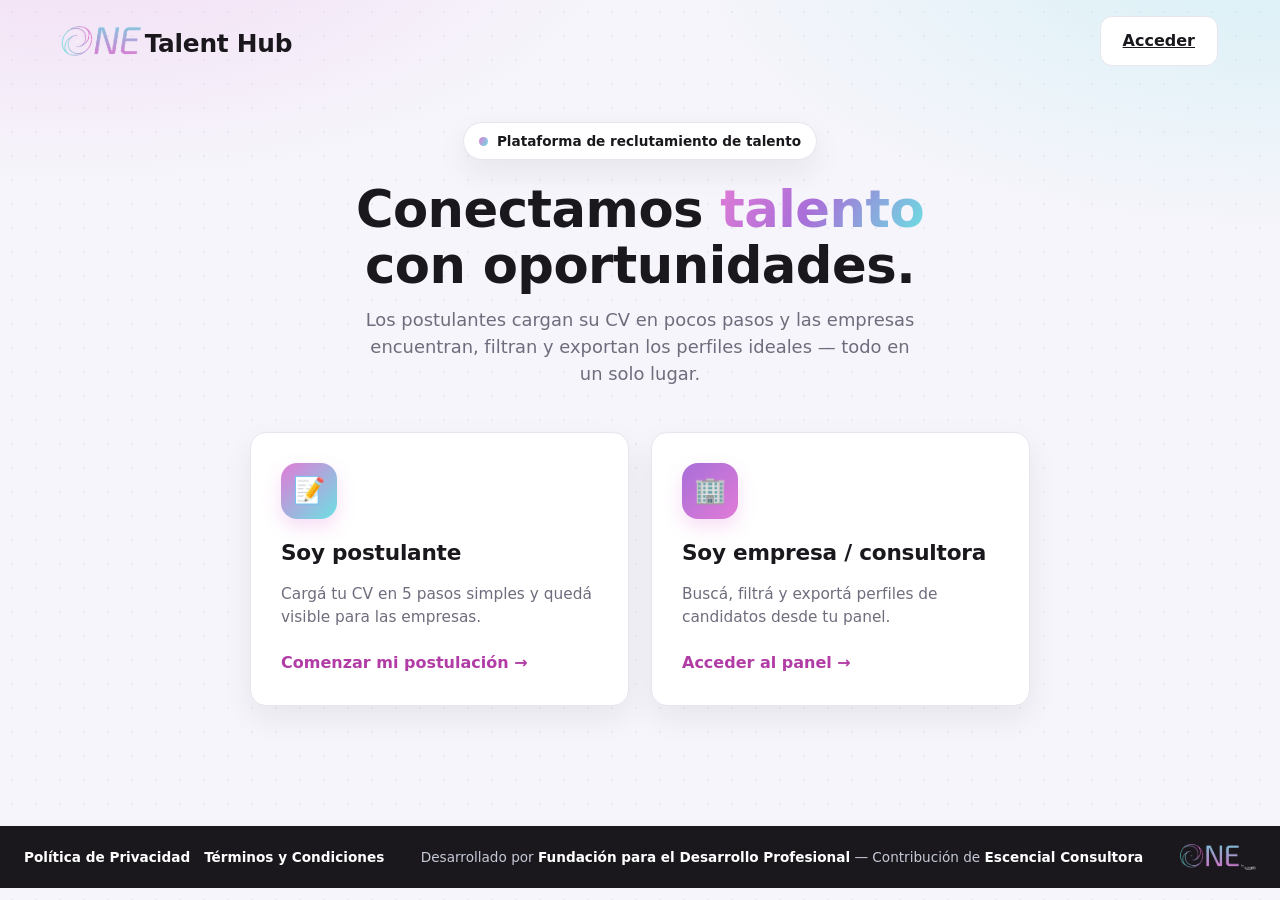
==== index.html @ bd024345 "Panel empresa: menu lateral con modulos Inicio, Postulantes y Busquedas - Layout con sidebar y 3 mod" ====
<!DOCTYPE html>
<html lang="es">
<head>
<meta charset="UTF-8">
<meta name="viewport" content="width=device-width, initial-scale=1.0">
<title>ONE Talent Hub — Conectamos talento con oportunidades</title>
<link rel="stylesheet" href="estilos.css">
<style>
  .hero { max-width: 900px; margin: 0 auto; padding: 40px 20px 72px; text-align: center; }
  .hero h1 { font-size: clamp(2.2rem, 5vw, 3.2rem); font-weight: 800; margin: 22px 0 14px; line-height: 1.08; }
  .hero .lead { color: var(--muted); font-size: 1.12rem; max-width: 560px; margin: 0 auto 44px; }

  .cards { display: grid; grid-template-columns: repeat(auto-fit, minmax(270px, 1fr)); gap: 22px; max-width: 780px; margin: 0 auto; }
  .cta-card {
    text-align: left; text-decoration: none; color: inherit; padding: 30px;
    display: flex; flex-direction: column; gap: 14px; position: relative; overflow: hidden;
    transition: transform .16s ease, box-shadow .2s ease, border-color .2s ease;
  }
  .cta-card:hover { transform: translateY(-5px); box-shadow: 0 22px 44px rgba(26,24,29,.12); border-color: var(--pink); }
  .cta-card h2 { margin: 4px 0 0; font-size: 1.35rem; }
  .cta-card p { margin: 0; color: var(--muted); font-size: .96rem; }
  .cta-card .ir { margin-top: 8px; font-weight: 700; color: var(--acento); display: inline-flex; align-items: center; gap: 6px; }
  .cta-card:hover .ir { gap: 10px; }

  /* Búsquedas activas publicadas por empresas */
  .busquedas-inicio { max-width: 960px; margin: 0 auto; padding: 8px 20px 80px; }
  .busquedas-inicio h2 { font-size: 1.7rem; font-weight: 800; margin: 0 0 6px; text-align: center; }
  .busquedas-inicio .sub { color: var(--muted); text-align: center; margin: 0 0 30px; }
  .busq-inicio-estado { text-align: center; color: var(--muted); padding: 20px; }
  .busq-inicio-grid { display: grid; grid-template-columns: repeat(auto-fit, minmax(280px, 1fr)); gap: 18px; }
  .busq-inicio-card { text-align: left; text-decoration: none; color: inherit; display: flex; flex-direction: column; gap: 10px; padding: 24px; transition: transform .16s ease, box-shadow .2s ease, border-color .2s ease; }
  .busq-inicio-card:hover { transform: translateY(-4px); box-shadow: 0 20px 40px rgba(26,24,29,.12); border-color: var(--pink); }
  .busq-inicio-card h3 { margin: 0; font-size: 1.15rem; }
  .busq-inicio-empresa { color: var(--acento); font-weight: 700; font-size: .9rem; }
  .busq-inicio-meta { color: var(--muted); font-size: .85rem; display: flex; flex-wrap: wrap; gap: 4px 12px; }
  .busq-inicio-desc { color: var(--dark); font-size: .92rem; line-height: 1.45; margin: 0; display: -webkit-box; -webkit-line-clamp: 4; -webkit-box-orient: vertical; overflow: hidden; }
  .busq-inicio-card .ir { margin-top: auto; font-weight: 700; color: var(--acento); display: inline-flex; align-items: center; gap: 6px; }
  .busq-inicio-card:hover .ir { gap: 10px; }

  /* ---------- Responsive ---------- */
  @media (max-width: 640px) {
    .hero { padding: 24px 16px 56px; }
    .hero .lead { font-size: 1rem; margin-bottom: 32px; }
    .cards { gap: 16px; }
    .cta-card { padding: 24px; }
    .busquedas-inicio { padding: 8px 16px 56px; }
    .busquedas-inicio h2 { font-size: 1.4rem; }
  }
</style>
</head>
<body>
  <div class="appbar">
    <a class="logo" href="index.html"><img class="logo-img" src="assets/logo-trim.png" alt="ONE" onerror="this.style.display='none';this.nextElementSibling.style.display='inline-block'"><span class="ring" style="display:none"></span><span class="marca-txt">Talent Hub</span></a>
    <a class="btn btn-sec" href="empresas.html">Acceder</a>
  </div>

  <main class="hero">
    <span class="pill"><span class="dot"></span>Plataforma de reclutamiento de talento</span>
    <h1>Conectamos <span class="grad-text">talento</span><br>con oportunidades.</h1>
    <p class="lead">Los postulantes cargan su CV en pocos pasos y las empresas encuentran, filtran y exportan los perfiles ideales — todo en un solo lugar.</p>

    <div class="cards">
      <a class="card cta-card" href="postular.html">
        <div class="tile tile-a">📝</div>
        <h2>Soy postulante</h2>
        <p>Cargá tu CV en 5 pasos simples y quedá visible para las empresas.</p>
        <span class="ir">Comenzar mi postulación →</span>
      </a>
      <a class="card cta-card" href="empresas.html">
        <div class="tile tile-b">🏢</div>
        <h2>Soy empresa / consultora</h2>
        <p>Buscá, filtrá y exportá perfiles de candidatos desde tu panel.</p>
        <span class="ir">Acceder al panel →</span>
      </a>
    </div>
  </main>

  <section class="busquedas-inicio oculto" id="busquedasInicio">
    <h2>Búsquedas activas</h2>
    <p class="sub">Oportunidades laborales publicadas por empresas y consultoras.</p>
    <div class="busq-inicio-estado" id="busqInicioEstado">Cargando búsquedas…</div>
    <div class="busq-inicio-grid" id="busqInicioGrid"></div>
  </section>

  <footer class="site-footer">
    <div class="footer-links">
      <a href="politica-privacidad.html">Política de Privacidad</a>
      <a href="terminos-condiciones.html">Términos y Condiciones</a>
    </div>
    <p><a href="https://wa.link/n9zz8z" target="_blank" rel="noopener">Desarrollado por <strong>Fundación para el Desarrollo Profesional</strong> — Contribución de <strong>Escencial Consultora</strong></a></p>
    <img class="footer-logo" src="assets/logo2-trim.png" alt="ONE">
  </footer>

  <script src="config.js"></script>
  <script>
    // Publica en el inicio las búsquedas ACTIVAS creadas por las empresas.
    (async () => {
      const seccion = document.getElementById('busquedasInicio');
      const estado = document.getElementById('busqInicioEstado');
      const grid = document.getElementById('busqInicioGrid');

      function esc(s) {
        return (s == null ? '' : String(s)).replace(/[&<>"]/g, c =>
          ({ '&': '&amp;', '<': '&lt;', '>': '&gt;', '"': '&quot;' }[c]));
      }

      try {
        const r = await apiCall({ action: 'busquedasPublicas' });
        const lista = (r && r.ok && Array.isArray(r.busquedas)) ? r.busquedas : [];
        if (!lista.length) { seccion.classList.add('oculto'); return; }

        seccion.classList.remove('oculto');
        estado.style.display = 'none';
        grid.innerHTML = lista.map(b => {
          const meta = [b.Localidad, b.Modalidad, b.Jornada].filter(Boolean).map(esc).join(' · ');
          const href = 'postular.html?busqueda=' + encodeURIComponent(b.ID || '') +
            '&puesto=' + encodeURIComponent(b.Puesto || '');
          return `<a class="card busq-inicio-card" href="${href}">
            <h3>${esc(b.Puesto)}</h3>
            <span class="busq-inicio-empresa">${esc(b.Empresa) || 'Empresa'}</span>
            ${meta ? `<div class="busq-inicio-meta">${meta}</div>` : ''}
            <p class="busq-inicio-desc">${esc(b.Descripcion || '')}</p>
            <span class="ir">Postularme →</span>
          </a>`;
        }).join('');
      } catch (e) {
        // Si el backend no responde, no rompemos la página de inicio.
        seccion.classList.add('oculto');
      }
    })();
  </script>
</body>
</html>
---- estilos.css ----
/* ===================================================================
   SISTEMA DE DISEÑO — identidad ONE Core Analytics
   Paleta: #e17bd7 #6be1e3 #e4c76a #c6c9d7 #a4a8c0 #000000 #1a181d
   =================================================================== */

:root {
  --pink:    #e17bd7;
  --cyan:    #6be1e3;
  --gold:    #e4c76a;
  --lavanda: #a86fd8;   /* punto medio del degradado (rosa→cian) */
  --gris-cl: #c6c9d7;
  --gris:    #a4a8c0;
  --negro:   #000000;
  --dark:    #1a181d;

  --texto:  #1a181d;
  --muted:  #6f6d7d;     /* texto secundario legible */
  --acento: #b23ca6;     /* enlaces/acentos (familia rosa, con contraste) */
  --borde:  #e7e5ee;
  --bg:     #f6f5fb;
  --panel:  #ffffff;
  --error:  #d1436f;
  --ok:     #12b981;

  --grad:      linear-gradient(120deg, #e17bd7 0%, #6be1e3 100%);
  --grad-tri:  linear-gradient(120deg, #e17bd7 0%, #a86fd8 45%, #6be1e3 100%);
  --radio: 16px;
  --sombra: 0 12px 30px rgba(26, 24, 29, .07);
}

* { box-sizing: border-box; }

html { -webkit-text-size-adjust: 100%; }

body {
  margin: 0;
  font-family: system-ui, -apple-system, "Segoe UI", Roboto, sans-serif;
  color: var(--texto);
  line-height: 1.5;
  background-color: var(--bg);
  background-image:
    radial-gradient(900px 420px at 6% -8%, rgba(225,123,215,.20), transparent 60%),
    radial-gradient(1000px 480px at 100% -6%, rgba(107,225,227,.22), transparent 60%),
    radial-gradient(rgba(164,168,192,.16) 1px, transparent 1.4px);
  background-size: auto, auto, 24px 24px;
  background-attachment: fixed;
  min-height: 100vh;
}

h1, h2, h3 { color: var(--dark); letter-spacing: -.01em; }

/* ---------- Logo / marca ---------- */
.logo { display: inline-flex; align-items: flex-end; gap: 6px; text-decoration: none; color: var(--dark); }
.logo .ring {
  width: 30px; height: 30px; border-radius: 50%; flex: none;
  background: conic-gradient(from 130deg, #6be1e3, #e17bd7, #e4c76a, #6be1e3);
  -webkit-mask: radial-gradient(circle 8.5px at 50% 50%, transparent 96%, #000 0);
          mask: radial-gradient(circle 8.5px at 50% 50%, transparent 96%, #000 0);
}
.logo-img { height: 30px; width: auto; display: block; flex: none; transform: skewX(-9deg); }
.logo .marca-txt {
  font-weight: 700; font-size: 1.55rem;
  letter-spacing: -.01em; line-height: .95;
  color: var(--dark);
}

/* ---------- Barra superior ---------- */
.appbar {
  display: flex; align-items: center; justify-content: space-between; gap: 16px;
  max-width: 1200px; margin: 0 auto; padding: 16px 22px;
}

/* ---------- Botones ---------- */
.btn {
  display: inline-flex; align-items: center; justify-content: center; gap: 8px;
  padding: 12px 22px; border-radius: 12px; border: 1px solid transparent;
  font-weight: 700; font-size: 1rem; font-family: inherit; cursor: pointer;
  color: var(--dark); transition: transform .12s ease, box-shadow .2s ease, filter .2s ease;
}
.btn:disabled { opacity: .55; cursor: not-allowed; }
.btn-prim { background: var(--grad); color: var(--dark); }
.btn-prim:hover:not(:disabled) { transform: translateY(-1px); box-shadow: 0 10px 22px rgba(225,123,215,.32); }
.btn-sec { background: #fff; border-color: var(--borde); color: var(--dark); }
.btn-sec:hover { border-color: var(--gris); }
.btn-w { width: 100%; }

/* ---------- Tarjetas ---------- */
.card {
  background: var(--panel); border: 1px solid var(--borde);
  border-radius: var(--radio); box-shadow: var(--sombra);
}

/* ---------- Campos de formulario ---------- */
.campo { margin-bottom: 16px; }
.campo label, .lbl { display: block; font-weight: 600; font-size: .9rem; margin-bottom: 6px; color: var(--dark); }
input, select, textarea {
  width: 100%; padding: 12px 13px; border: 1px solid var(--borde);
  border-radius: 11px; font-size: 1rem; font-family: inherit; background: #fff; color: var(--dark);
}
input:focus, select:focus, textarea:focus {
  outline: none; border-color: var(--pink); box-shadow: 0 0 0 3px rgba(225,123,215,.18);
}
textarea { resize: vertical; min-height: 92px; }

/* ---------- Píldora / badge / tiles / gradiente de texto ---------- */
.pill {
  display: inline-flex; align-items: center; gap: 9px; background: #fff;
  border: 1px solid var(--borde); border-radius: 999px; padding: 8px 15px;
  font-size: .85rem; font-weight: 600; color: var(--dark); box-shadow: var(--sombra);
}
.pill .dot { width: 9px; height: 9px; border-radius: 50%; background: var(--grad); flex: none; }

.grad-text {
  background: var(--grad-tri); -webkit-background-clip: text; background-clip: text; color: transparent;
}

.tile {
  width: 56px; height: 56px; border-radius: 16px; display: flex; align-items: center;
  justify-content: center; font-size: 26px; color: #fff; box-shadow: 0 8px 18px rgba(225,123,215,.25);
}
.tile-a { background: linear-gradient(135deg, #e17bd7, #6be1e3); }
.tile-b { background: linear-gradient(135deg, #a86fd8, #e17bd7); }

.badge {
  display: inline-block; background: rgba(225,123,215,.14); color: var(--acento);
  padding: 3px 10px; border-radius: 999px; font-size: .78rem; font-weight: 600;
}

/* ---------- Footer ---------- */
.site-footer {
  background: var(--dark);
  margin-top: 48px; padding: 18px 24px;
  display: flex; flex-direction: row; flex-wrap: wrap; align-items: center; justify-content: space-between;
  gap: 14px;
}
.site-footer .footer-logo { height: 26px; width: auto; opacity: .95; }
.footer-links { display: flex; flex-wrap: wrap; gap: 8px 14px; align-items: center; }
.footer-links a { color: #fff; font-size: .85rem; font-weight: 700; text-decoration: none; }
.footer-links a:hover { text-decoration: underline; }
.site-footer p { margin: 0; color: var(--gris-cl); font-size: .85rem; white-space: nowrap; }
.site-footer p a { color: inherit; text-decoration: none; }
.site-footer p a:hover { text-decoration: underline; }
.site-footer strong { color: #fff; font-weight: 700; }
@media (max-width: 640px) {
  .site-footer p { white-space: normal; }
}

/* ---------- Utilidades ---------- */
.oculto { display: none !important; }
.muted { color: var(--muted); }

/* ---------- Modal legal ---------- */
.legal-modal-overlay {
  position: fixed;
  inset: 0;
  z-index: 80;
  display: flex;
  align-items: center;
  justify-content: center;
  padding: 18px;
  background: rgba(26,24,29,.58);
  backdrop-filter: blur(3px);
}

.legal-modal {
  width: min(960px, 100%);
  height: min(82vh, 820px);
  background: #fff;
  border: 1px solid var(--borde);
  border-radius: 14px;
  box-shadow: 0 30px 70px rgba(26,24,29,.28);
  display: flex;
  flex-direction: column;
  overflow: hidden;
}

.legal-modal-head {
  display: flex;
  align-items: center;
  justify-content: space-between;
  gap: 12px;
  padding: 14px 16px;
  border-bottom: 1px solid var(--borde);
  background: #fff;
}

.legal-modal-head h2 {
  font-size: 1rem;
  margin: 0;
}

.legal-modal-close {
  width: 34px;
  height: 34px;
  border: 1px solid var(--borde);
  border-radius: 10px;
  background: #fff;
  color: var(--dark);
  font-size: 1.25rem;
  line-height: 1;
  cursor: pointer;
}

.legal-modal-frame {
  width: 100%;
  flex: 1;
  border: 0;
  background: #fff;
}

/* ---------- Responsive (global) ---------- */
@media (max-width: 640px) {
  .appbar { padding: 14px 16px; gap: 12px; }
  .logo { gap: 5px; }
  .logo-img { height: 26px; }
  .logo .marca-txt { font-size: 1.3rem; }
  .btn { padding: 11px 18px; font-size: .95rem; }
  .tile { width: 48px; height: 48px; font-size: 22px; }
  .site-footer { padding: 16px; gap: 10px; }
  .site-footer p { font-size: .8rem; }
  .legal-modal-overlay { padding: 10px; }
  .legal-modal { height: 88vh; border-radius: 12px; }
}
@media (max-width: 380px) {
  .logo .marca-txt { font-size: 1.12rem; }
  .logo-img { height: 24px; }
}

/* Evita que un campo desborde el ancho en pantallas muy chicas */
input, select, textarea { max-width: 100%; }

/* ===================================================================
   MÓDULO DE FIRMAS
   =================================================================== */

.firma-seccion {
  border: 1px solid var(--borde);
  border-radius: 14px;
  padding: 22px;
  margin-bottom: 20px;
  background: #faf9fd;
}

.firma-titulo {
  font-size: 1rem;
  font-weight: 700;
  margin: 0 0 4px;
  color: var(--dark);
}

.firma-desc {
  color: var(--muted);
  font-size: .88rem;
  margin: 0 0 14px;
}

.firma-canvas-wrap {
  position: relative;
  border: 2px dashed var(--gris-cl);
  border-radius: 12px;
  overflow: hidden;
  background: #fff;
  transition: border-color .2s;
  touch-action: none;
}

.firma-canvas-wrap:focus-within,
.firma-canvas-wrap:hover {
  border-color: var(--pink);
}

.firma-canvas {
  display: block;
  width: 100%;
  height: 160px;
  cursor: crosshair;
}

.firma-placeholder {
  position: absolute;
  inset: 0;
  display: flex;
  align-items: center;
  justify-content: center;
  color: var(--gris);
  font-size: .9rem;
  font-weight: 600;
  pointer-events: none;
  user-select: none;
}

.firma-controles {
  display: flex;
  align-items: center;
  gap: 14px;
  margin-top: 10px;
}

.btn-firma-limpiar {
  padding: 7px 14px !important;
  font-size: .82rem !important;
}

.firma-estado {
  font-size: .82rem;
  font-weight: 700;
}

.firma-ok {
  color: var(--ok);
}

.firma-vacia {
  color: var(--error);
}

.firma-error {
  color: var(--error);
}

.verificacion-box {
  border: 1px solid var(--borde);
  border-radius: 12px;
  padding: 16px;
  margin: 16px 0;
  background: #faf9fd;
}

.verificacion-box h2 {
  font-size: 1rem;
  margin: 0 0 6px;
}

.verificacion-box p {
  color: var(--muted);
  font-size: .86rem;
  margin: 0 0 12px;
}

.verificacion-video,
.verificacion-preview {
  width: 100%;
  aspect-ratio: 4 / 3;
  object-fit: cover;
  border: 1px solid var(--borde);
  border-radius: 10px;
  background: #fff;
}

.firma-preview {
  max-width: 200px;
  max-height: 80px;
  border: 1px solid var(--borde);
  border-radius: 8px;
  margin-top: 8px;
}

/* ---------- Responsive firmas ---------- */
@media (max-width: 640px) {
  .firma-canvas { height: 180px; }
  .firma-seccion { padding: 18px 14px; }
}
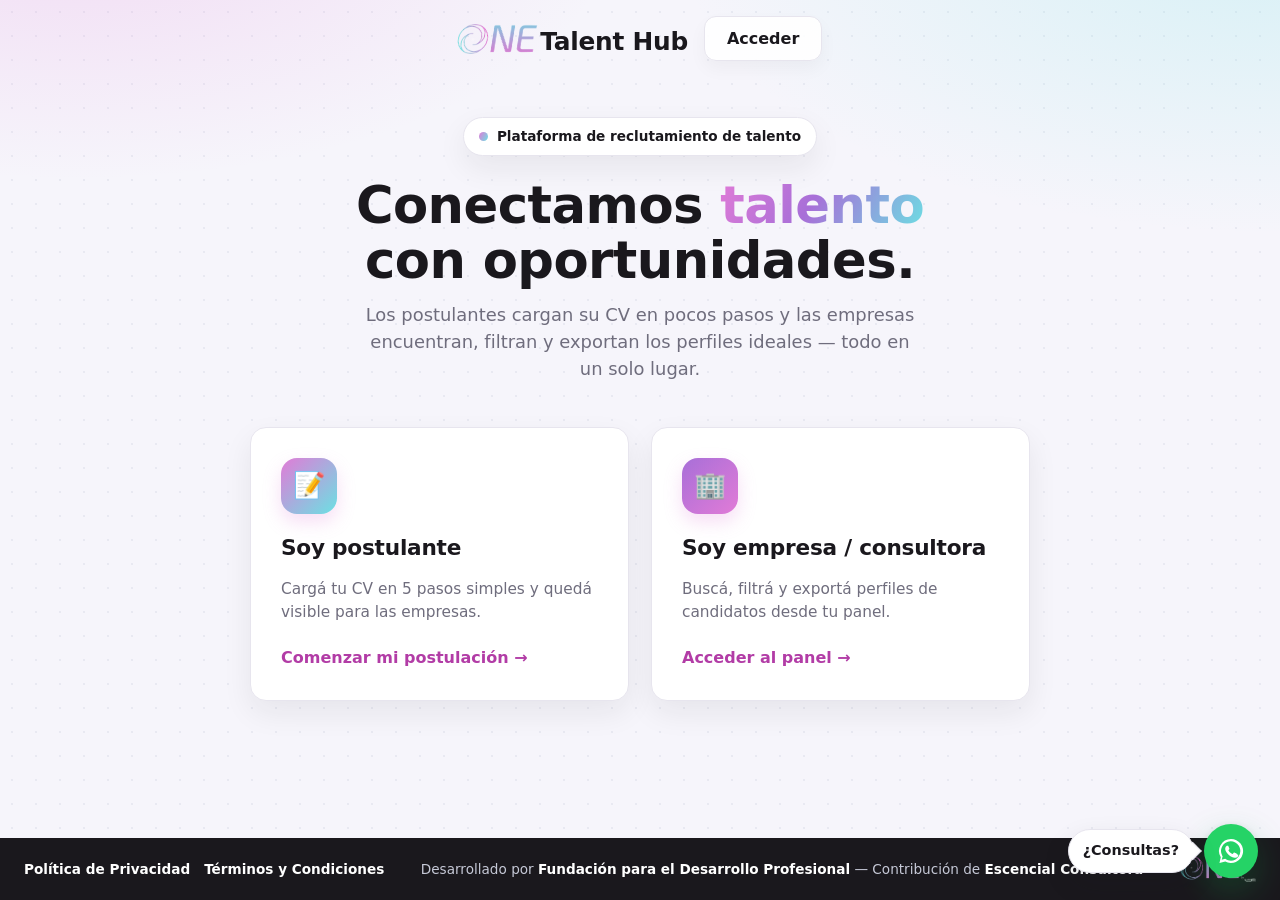
==== commit 93227532: "Mejora accesos y soporte visual" ====
--- a/index.html
+++ b/index.html
@@ -27,15 +27,50 @@
   .busquedas-inicio h2 { font-size: 1.7rem; font-weight: 800; margin: 0 0 6px; text-align: center; }
   .busquedas-inicio .sub { color: var(--muted); text-align: center; margin: 0 0 30px; }
   .busq-inicio-estado { text-align: center; color: var(--muted); padding: 20px; }
-  .busq-inicio-grid { display: grid; grid-template-columns: repeat(auto-fit, minmax(280px, 1fr)); gap: 18px; }
-  .busq-inicio-card { text-align: left; text-decoration: none; color: inherit; display: flex; flex-direction: column; gap: 10px; padding: 24px; transition: transform .16s ease, box-shadow .2s ease, border-color .2s ease; }
-  .busq-inicio-card:hover { transform: translateY(-4px); box-shadow: 0 20px 40px rgba(26,24,29,.12); border-color: var(--pink); }
-  .busq-inicio-card h3 { margin: 0; font-size: 1.15rem; }
-  .busq-inicio-empresa { color: var(--acento); font-weight: 700; font-size: .9rem; }
-  .busq-inicio-meta { color: var(--muted); font-size: .85rem; display: flex; flex-wrap: wrap; gap: 4px 12px; }
-  .busq-inicio-desc { color: var(--dark); font-size: .92rem; line-height: 1.45; margin: 0; display: -webkit-box; -webkit-line-clamp: 4; -webkit-box-orient: vertical; overflow: hidden; }
-  .busq-inicio-card .ir { margin-top: auto; font-weight: 700; color: var(--acento); display: inline-flex; align-items: center; gap: 6px; }
-  .busq-inicio-card:hover .ir { gap: 10px; }
+  .busq-inicio-grid { display: grid; grid-template-columns: repeat(auto-fill, minmax(270px, 1fr)); gap: 20px; }
+
+  /* Tarjeta de búsqueda (modelo compacto) */
+  .busq-card2 { text-decoration: none; color: inherit; overflow: hidden; padding: 0; display: flex; flex-direction: column;
+                transition: transform .16s ease, box-shadow .2s ease, border-color .2s ease; }
+  .busq-card2:hover { transform: translateY(-5px); box-shadow: 0 22px 44px rgba(26,24,29,.14); border-color: var(--pink); }
+  /* Usa la foto assets/busqueda-cover.jpg si existe; si no, cae en la ilustración. */
+  .busq-card2-top { height: 122px; background:
+      url('assets/busqueda-cover.jpg') center/cover no-repeat,
+      #e9d9f6 url('assets/busqueda-cover.svg') center/cover no-repeat; }
+  .busq-card2-body { padding: 16px 20px 20px; display: flex; flex-direction: column; gap: 8px; flex: 1; }
+  .busq-badge2 { align-self: flex-start; background: var(--grad); color: var(--dark); font-size: .68rem; font-weight: 800;
+                 text-transform: uppercase; letter-spacing: .05em; padding: 4px 11px; border-radius: 999px; }
+  .busq-card2 h3 { margin: 2px 0 0; font-size: 1.18rem; line-height: 1.2; }
+  .busq-card2-empresa { margin: 0; color: var(--muted); font-size: .9rem; }
+  .busq-card2-meta { display: flex; flex-wrap: wrap; gap: 4px 14px; color: var(--muted); font-size: .84rem; margin: 2px 0; }
+  .busq-card2-meta span { display: inline-flex; align-items: center; gap: 5px; }
+  .busq-card2-meta svg { width: 15px; height: 15px; flex-shrink: 0; }
+  .busq-card2-desc { margin: 2px 0 0; font-size: .9rem; color: var(--dark); line-height: 1.45;
+                     display: -webkit-box; -webkit-line-clamp: 2; -webkit-box-orient: vertical; overflow: hidden; }
+  .busq-card2 { cursor: pointer; }
+  .busq-card2-cta { margin-top: 14px; width: 100%; justify-content: center; }
+
+  /* Modal de detalle de la búsqueda */
+  .bd-overlay { position: fixed; inset: 0; background: rgba(26,24,29,.55); backdrop-filter: blur(2px);
+                display: flex; align-items: center; justify-content: center; padding: 16px; z-index: 60; }
+  .bd-modal { background: #fff; border-radius: 18px; max-width: 560px; width: 100%; max-height: 90vh;
+              overflow-y: auto; box-shadow: 0 30px 60px rgba(26,24,29,.28); position: relative; }
+  .bd-cover { height: 150px; background:
+      url('assets/busqueda-cover.jpg') center/cover no-repeat,
+      #e9d9f6 url('assets/busqueda-cover.svg') center/cover no-repeat; border-radius: 18px 18px 0 0; }
+  .bd-close { position: absolute; top: 12px; right: 14px; z-index: 2; width: 34px; height: 34px; border-radius: 50%;
+              border: none; background: rgba(255,255,255,.92); font-size: 1.4rem; cursor: pointer; line-height: 1; color: var(--dark); }
+  .bd-body { padding: 20px 24px 26px; }
+  .bd-body h2 { margin: 10px 0 2px; font-size: 1.5rem; }
+  .bd-empresa { color: var(--acento); font-weight: 700; margin: 0 0 12px; }
+  .bd-chips { display: flex; flex-wrap: wrap; gap: 8px; margin-bottom: 8px; }
+  .bd-chip { background: #f2eef8; color: var(--dark); font-size: .82rem; font-weight: 700; padding: 4px 12px; border-radius: 999px; }
+  .bd-sec { margin-top: 16px; }
+  .bd-sec h4 { font-size: .78rem; text-transform: uppercase; letter-spacing: .04em; color: var(--muted); margin: 0 0 5px; }
+  .bd-sec p { margin: 0; color: var(--dark); font-size: .95rem; line-height: 1.5; white-space: pre-wrap; }
+  .bd-tags { display: flex; flex-wrap: wrap; gap: 6px; }
+  .bd-tags span { background: rgba(178,60,166,.1); color: var(--acento); font-size: .82rem; font-weight: 700; padding: 3px 10px; border-radius: 999px; }
+  .bd-cta { display: inline-flex; margin-top: 22px; }
 
   /* ---------- Responsive ---------- */
   @media (max-width: 640px) {
@@ -82,6 +117,19 @@
     <div class="busq-inicio-grid" id="busqInicioGrid"></div>
   </section>
 
+  <div class="bd-overlay oculto" id="bdOverlay" role="dialog" aria-modal="true">
+    <div class="bd-modal" id="bdModal"></div>
+  </div>
+
+  <a class="whatsapp-float" href="https://wa.me/message/IKT5STIPRP56J1" target="_blank" rel="noopener" aria-label="Consultar por WhatsApp">
+    <span class="whatsapp-float__bubble">¿Necesitás ayuda?</span>
+    <span class="whatsapp-float__icon" aria-hidden="true">
+      <svg viewBox="0 0 32 32" focusable="false" aria-hidden="true">
+        <path d="M16 3.2A12.8 12.8 0 0 0 5.1 22.7L3.7 28.8l6.2-1.6A12.8 12.8 0 1 0 16 3.2Zm0 23.1c-2.1 0-4.1-.6-5.8-1.8l-.4-.2-3.7 1 1-3.6-.3-.4A10.3 10.3 0 1 1 16 26.3Zm5.8-7.7c-.3-.2-1.9-.9-2.2-1-.3-.1-.5-.2-.7.2-.2.3-.8 1-.9 1.2-.2.2-.3.2-.6.1-.3-.2-1.3-.5-2.4-1.5-.9-.8-1.5-1.8-1.7-2.1-.2-.3 0-.5.1-.6l.5-.6c.2-.2.2-.3.3-.5.1-.2 0-.4 0-.6-.1-.2-.7-1.7-1-2.3-.3-.6-.5-.5-.7-.5h-.6c-.2 0-.6.1-.9.4-.3.3-1.2 1.2-1.2 2.9s1.2 3.3 1.4 3.5c.2.2 2.4 3.7 5.9 5.1.8.4 1.5.6 2 .7.8.3 1.6.2 2.2.1.7-.1 1.9-.8 2.2-1.5.3-.8.3-1.4.2-1.5-.2-.2-.5-.3-.8-.4Z"/>
+      </svg>
+    </span>
+  </a>
+
   <footer class="site-footer">
     <div class="footer-links">
       <a href="politica-privacidad.html">Política de Privacidad</a>
@@ -92,6 +140,7 @@
   </footer>
 
   <script src="config.js"></script>
+  <script src="soporte.js"></script>
   <script>
     // Publica en el inicio las búsquedas ACTIVAS creadas por las empresas.
     (async () => {
@@ -104,29 +153,136 @@
           ({ '&': '&amp;', '<': '&lt;', '>': '&gt;', '"': '&quot;' }[c]));
       }
 
+      const svg = (paths) => '<svg viewBox="0 0 24 24" fill="none" stroke="currentColor" stroke-width="2" ' +
+        'stroke-linecap="round" stroke-linejoin="round">' + paths + '</svg>';
+      const ICON_PIN = svg('<path d="M12 21s-6-5.2-6-10a6 6 0 0 1 12 0c0 4.8-6 10-6 10z"/><circle cx="12" cy="11" r="2.2"/>');
+      const ICON_RELOJ = svg('<circle cx="12" cy="12" r="8.5"/><path d="M12 7.5V12l3 2"/>');
+
+      let lista = [];
       try {
         const r = await apiCall({ action: 'busquedasPublicas' });
-        const lista = (r && r.ok && Array.isArray(r.busquedas)) ? r.busquedas : [];
+        lista = (r && r.ok && Array.isArray(r.busquedas)) ? r.busquedas : [];
         if (!lista.length) { seccion.classList.add('oculto'); return; }
 
         seccion.classList.remove('oculto');
         estado.style.display = 'none';
-        grid.innerHTML = lista.map(b => {
-          const meta = [b.Localidad, b.Modalidad, b.Jornada].filter(Boolean).map(esc).join(' · ');
-          const href = 'postular.html?busqueda=' + encodeURIComponent(b.ID || '') +
-            '&puesto=' + encodeURIComponent(b.Puesto || '');
-          return `<a class="card busq-inicio-card" href="${href}">
-            <h3>${esc(b.Puesto)}</h3>
-            <span class="busq-inicio-empresa">${esc(b.Empresa) || 'Empresa'}</span>
-            ${meta ? `<div class="busq-inicio-meta">${meta}</div>` : ''}
-            <p class="busq-inicio-desc">${esc(b.Descripcion || '')}</p>
-            <span class="ir">Postularme →</span>
-          </a>`;
+        grid.innerHTML = lista.map((b, i) => {
+          const ubic = [esc(b.Localidad), b.Modalidad ? '(' + esc(b.Modalidad) + ')' : ''].filter(Boolean).join(' ');
+          return `<div class="card busq-card2" data-i="${i}" role="button" tabindex="0">
+            <div class="busq-card2-top"></div>
+            <div class="busq-card2-body">
+              ${b.Area ? `<span class="busq-badge2">${esc(b.Area)}</span>` : ''}
+              <h3>${esc(b.Puesto)}</h3>
+              <p class="busq-card2-empresa">${esc(b.Empresa) || 'Empresa'}</p>
+              <div class="busq-card2-meta">
+                ${ubic ? `<span>${ICON_PIN} ${ubic}</span>` : ''}
+                ${b.TipoContrato ? `<span>${ICON_RELOJ} ${esc(b.TipoContrato)}</span>` : ''}
+              </div>
+              <p class="busq-card2-desc">${esc(b.Descripcion || b.Responsabilidades || '')}</p>
+              <span class="btn btn-prim busq-card2-cta">Ver detalle y postularme →</span>
+            </div>
+          </div>`;
         }).join('');
+
+        grid.querySelectorAll('.busq-card2').forEach(el => {
+          const b = lista[+el.dataset.i];
+          el.addEventListener('click', () => abrirDetalleBusqueda(b));
+          el.addEventListener('keydown', e => {
+            if (e.key === 'Enter' || e.key === ' ') { e.preventDefault(); abrirDetalleBusqueda(b); }
+          });
+        });
+
+        // Si se llegó con un link directo (?busqueda=ID), abre esa publicación.
+        const idURL = new URLSearchParams(location.search).get('busqueda');
+        if (idURL) {
+          const bURL = lista.find(x => String(x.ID) === String(idURL));
+          if (bURL) abrirDetalleBusqueda(bURL, false);
+        }
       } catch (e) {
         // Si el backend no responde, no rompemos la página de inicio.
         seccion.classList.add('oculto');
       }
+
+      /* ---------- Detalle de la búsqueda ---------- */
+      function abrirDetalleBusqueda(b, pushUrl) {
+        const href = 'postular.html?busqueda=' + encodeURIComponent(b.ID || '') +
+          '&puesto=' + encodeURIComponent(b.Puesto || '');
+        // Link compartible de ESTA búsqueda (para copiar de la barra o del botón).
+        const linkBusqueda = location.origin + location.pathname + '?busqueda=' + encodeURIComponent(b.ID || '');
+        // Refleja la búsqueda en la URL del navegador para que se pueda copiar/compartir.
+        if (pushUrl !== false) {
+          try { history.pushState({ busqueda: b.ID }, '', '?busqueda=' + encodeURIComponent(b.ID || '')); } catch (e) {}
+        }
+        const chips = [b.Modalidad, b.TipoContrato, b.Localidad].filter(Boolean)
+          .map(x => `<span class="bd-chip">${esc(x)}</span>`).join('');
+        const salario = (b.SalarioMin || b.SalarioMax)
+          ? ('$' + esc(b.SalarioMin || '') + (b.SalarioMax ? ' - $' + esc(b.SalarioMax) : '')).replace('$ - ', '') : '';
+        const idioma = (b.IdiomaRequerido && b.IdiomaRequerido !== 'Sin requisito de idioma')
+          ? (esc(b.IdiomaRequerido) + (b.NivelIdioma ? ' — ' + esc(b.NivelIdioma) : '')) : '';
+        const habil = String(b.Habilidades || '').split(',').map(s => s.trim()).filter(Boolean);
+        const benef = String(b.Beneficios || '').split(',').map(s => s.trim()).filter(Boolean);
+        const tags = (arr) => `<div class="bd-tags">${arr.map(x => `<span>${esc(x)}</span>`).join('')}</div>`;
+        const sec = (t, c) => c ? `<div class="bd-sec"><h4>${t}</h4><p>${c}</p></div>` : '';
+
+        const html = `<button class="bd-close" aria-label="Cerrar">×</button>
+          <div class="bd-cover"></div>
+          <div class="bd-body">
+            ${b.Area ? `<span class="busq-badge2">${esc(b.Area)}</span>` : ''}
+            <h2>${esc(b.Puesto)}</h2>
+            <p class="bd-empresa">${esc(b.Empresa) || 'Empresa'}</p>
+            ${chips ? `<div class="bd-chips">${chips}</div>` : ''}
+            ${sec('Descripción', esc(b.Descripcion))}
+            ${sec('Responsabilidades', esc(b.Responsabilidades))}
+            ${sec('Requisitos excluyentes', esc(b.RequisitosExcluyentes))}
+            ${sec('Requisitos deseables', esc(b.RequisitosDeseables))}
+            ${habil.length ? `<div class="bd-sec"><h4>Habilidades clave</h4>${tags(habil)}</div>` : ''}
+            ${sec('Idioma requerido', idioma)}
+            ${sec('Salario', salario)}
+            ${sec('Horario y jornada', esc(b.Horario))}
+            ${benef.length ? `<div class="bd-sec"><h4>Beneficios</h4>${tags(benef)}</div>` : ''}
+            <div class="bd-acciones" style="display:flex;gap:10px;flex-wrap:wrap;align-items:center;margin-top:10px">
+              <a class="btn btn-prim bd-cta" href="${href}">Postularme ahora →</a>
+              <button type="button" class="btn btn-sec bd-copiar">🔗 Copiar link</button>
+              <span class="bd-copiado" style="display:none;color:#0f766e;font-weight:700;font-size:.9rem">¡Link copiado!</span>
+            </div>
+          </div>`;
+        const modal = document.getElementById('bdModal');
+        modal.innerHTML = html;
+        modal.querySelector('.bd-close').onclick = cerrarDetalleBusqueda;
+        const btnCopiar = modal.querySelector('.bd-copiar');
+        if (btnCopiar) btnCopiar.onclick = async () => {
+          try {
+            await navigator.clipboard.writeText(linkBusqueda);
+          } catch (e) {
+            const ta = document.createElement('textarea');
+            ta.value = linkBusqueda; ta.style.position = 'fixed'; ta.style.opacity = '0';
+            document.body.appendChild(ta); ta.select();
+            try { document.execCommand('copy'); } catch (_) {}
+            document.body.removeChild(ta);
+          }
+          const ok = modal.querySelector('.bd-copiado');
+          if (ok) { ok.style.display = 'inline'; setTimeout(() => { ok.style.display = 'none'; }, 2500); }
+        };
+        document.getElementById('bdOverlay').classList.remove('oculto');
+      }
+      function cerrarDetalleBusqueda() {
+        document.getElementById('bdOverlay').classList.add('oculto');
+        // Vuelve la URL a la página de inicio (sin ?busqueda=…).
+        if (location.search) { try { history.replaceState(null, '', location.pathname); } catch (e) {} }
+      }
+      document.getElementById('bdOverlay').addEventListener('click', (e) => {
+        if (e.target.id === 'bdOverlay') cerrarDetalleBusqueda();
+      });
+      document.addEventListener('keydown', (e) => {
+        if (e.key === 'Escape') cerrarDetalleBusqueda();
+      });
+      // Botón atrás/adelante: sincroniza el modal con la URL.
+      window.addEventListener('popstate', () => {
+        const id = new URLSearchParams(location.search).get('busqueda');
+        const b = id ? lista.find(x => String(x.ID) === String(id)) : null;
+        if (b) abrirDetalleBusqueda(b, false);
+        else document.getElementById('bdOverlay').classList.add('oculto');
+      });
     })();
   </script>
 </body>
--- a/estilos.css
+++ b/estilos.css
@@ -45,6 +45,8 @@
   background-size: auto, auto, 24px 24px;
   background-attachment: fixed;
   min-height: 100vh;
+  display: flex;
+  flex-direction: column;
 }
 
 h1, h2, h3 { color: var(--dark); letter-spacing: -.01em; }
@@ -75,14 +77,42 @@
   display: inline-flex; align-items: center; justify-content: center; gap: 8px;
   padding: 12px 22px; border-radius: 12px; border: 1px solid transparent;
   font-weight: 700; font-size: 1rem; font-family: inherit; cursor: pointer;
-  color: var(--dark); transition: transform .12s ease, box-shadow .2s ease, filter .2s ease;
+  line-height: 1.2; text-align: center; text-decoration: none;
+  color: var(--dark); -webkit-tap-highlight-color: transparent;
+  transition: transform .12s ease, box-shadow .2s ease, filter .2s ease, border-color .2s ease, background .2s ease, color .2s ease;
 }
 .btn:disabled { opacity: .55; cursor: not-allowed; }
-.btn-prim { background: var(--grad); color: var(--dark); }
-.btn-prim:hover:not(:disabled) { transform: translateY(-1px); box-shadow: 0 10px 22px rgba(225,123,215,.32); }
-.btn-sec { background: #fff; border-color: var(--borde); color: var(--dark); }
-.btn-sec:hover { border-color: var(--gris); }
+.btn:focus-visible {
+  outline: none;
+  box-shadow: 0 0 0 3px rgba(225,123,215,.24);
+}
+.btn:active:not(:disabled) { transform: translateY(0); }
+.btn-prim {
+  background: var(--grad); color: var(--dark);
+  box-shadow: 0 10px 22px rgba(107,225,227,.16);
+}
+.btn-prim:hover:not(:disabled) {
+  transform: translateY(-1px);
+  box-shadow: 0 12px 26px rgba(225,123,215,.30);
+  filter: saturate(1.05);
+}
+.btn-sec {
+  background: rgba(255,255,255,.9); border-color: var(--borde); color: var(--dark);
+  box-shadow: 0 8px 18px rgba(26,24,29,.04);
+}
+.btn-sec:hover:not(:disabled) {
+  transform: translateY(-1px);
+  border-color: rgba(178,60,166,.28);
+  color: var(--acento);
+  background: #fff;
+  box-shadow: 0 10px 22px rgba(26,24,29,.08);
+}
 .btn-w { width: 100%; }
+.btn-return {
+  min-height: 50px;
+  margin-top: 14px;
+  font-weight: 800;
+}
 
 /* ---------- Tarjetas ---------- */
 .card {
@@ -129,7 +159,7 @@
 /* ---------- Footer ---------- */
 .site-footer {
   background: var(--dark);
-  margin-top: 48px; padding: 18px 24px;
+  margin-top: auto; padding: 18px 24px;
   display: flex; flex-direction: row; flex-wrap: wrap; align-items: center; justify-content: space-between;
   gap: 14px;
 }
@@ -145,6 +175,90 @@
   .site-footer p { white-space: normal; }
 }
 
+/* ---------- Ayuda WhatsApp ---------- */
+.whatsapp-float {
+  position: fixed;
+  right: 22px;
+  bottom: 22px;
+  z-index: 70;
+  display: inline-flex;
+  align-items: center;
+  gap: 10px;
+  max-width: calc(100vw - 32px);
+  color: var(--dark);
+  text-decoration: none;
+  font-weight: 800;
+  font-size: .9rem;
+  transition: transform .14s ease, box-shadow .18s ease, filter .18s ease;
+}
+.whatsapp-float:hover {
+  transform: translateY(-1px);
+  filter: saturate(1.05);
+}
+.whatsapp-float__bubble {
+  position: relative;
+  padding: 10px 14px;
+  border: 1px solid var(--borde);
+  border-radius: 999px;
+  background: #fff;
+  box-shadow: 0 12px 28px rgba(26, 24, 29, .12);
+  white-space: nowrap;
+  pointer-events: none;
+  transform-origin: right center;
+  animation: whatsapp-bubble 12s ease-in-out infinite;
+}
+.whatsapp-float__bubble::after {
+  content: "";
+  position: absolute;
+  top: 50%;
+  right: -6px;
+  width: 12px;
+  height: 12px;
+  border-top: 1px solid var(--borde);
+  border-right: 1px solid var(--borde);
+  background: #fff;
+  transform: translateY(-50%) rotate(45deg);
+}
+.whatsapp-float__icon {
+  width: 54px;
+  height: 54px;
+  border-radius: 50%;
+  display: inline-flex;
+  align-items: center;
+  justify-content: center;
+  flex: 0 0 auto;
+  background: #25d366;
+  color: #fff;
+  box-shadow: 0 14px 34px rgba(22, 163, 74, .28), 0 3px 10px rgba(26, 24, 29, .14);
+}
+.whatsapp-float__icon svg {
+  width: 30px;
+  height: 30px;
+  display: block;
+  fill: currentColor;
+}
+@keyframes whatsapp-bubble {
+  0%, 12% {
+    opacity: 0;
+    transform: translateX(10px) scale(.96);
+  }
+  18%, 48% {
+    opacity: 1;
+    transform: translateX(0) scale(1);
+  }
+  56%, 100% {
+    opacity: 0;
+    transform: translateX(10px) scale(.96);
+  }
+}
+@media (prefers-reduced-motion: reduce) {
+  .whatsapp-float__bubble {
+    animation: none;
+    opacity: 1;
+    transform: none;
+  }
+}
+
 /* ---------- Utilidades ---------- */
 .oculto { display: none !important; }
 .muted { color: var(--muted); }
@@ -218,6 +332,22 @@
   .tile { width: 48px; height: 48px; font-size: 22px; }
   .site-footer { padding: 16px; gap: 10px; }
   .site-footer p { font-size: .8rem; }
+  .whatsapp-float {
+    right: 14px;
+    bottom: calc(14px + env(safe-area-inset-bottom));
+    font-size: .82rem;
+  }
+  .whatsapp-float__icon {
+    width: 50px;
+    height: 50px;
+  }
+  .whatsapp-float__icon svg {
+    width: 28px;
+    height: 28px;
+  }
+  .whatsapp-float__bubble {
+    padding: 9px 12px;
+  }
   .legal-modal-overlay { padding: 10px; }
   .legal-modal { height: 88vh; border-radius: 12px; }
 }
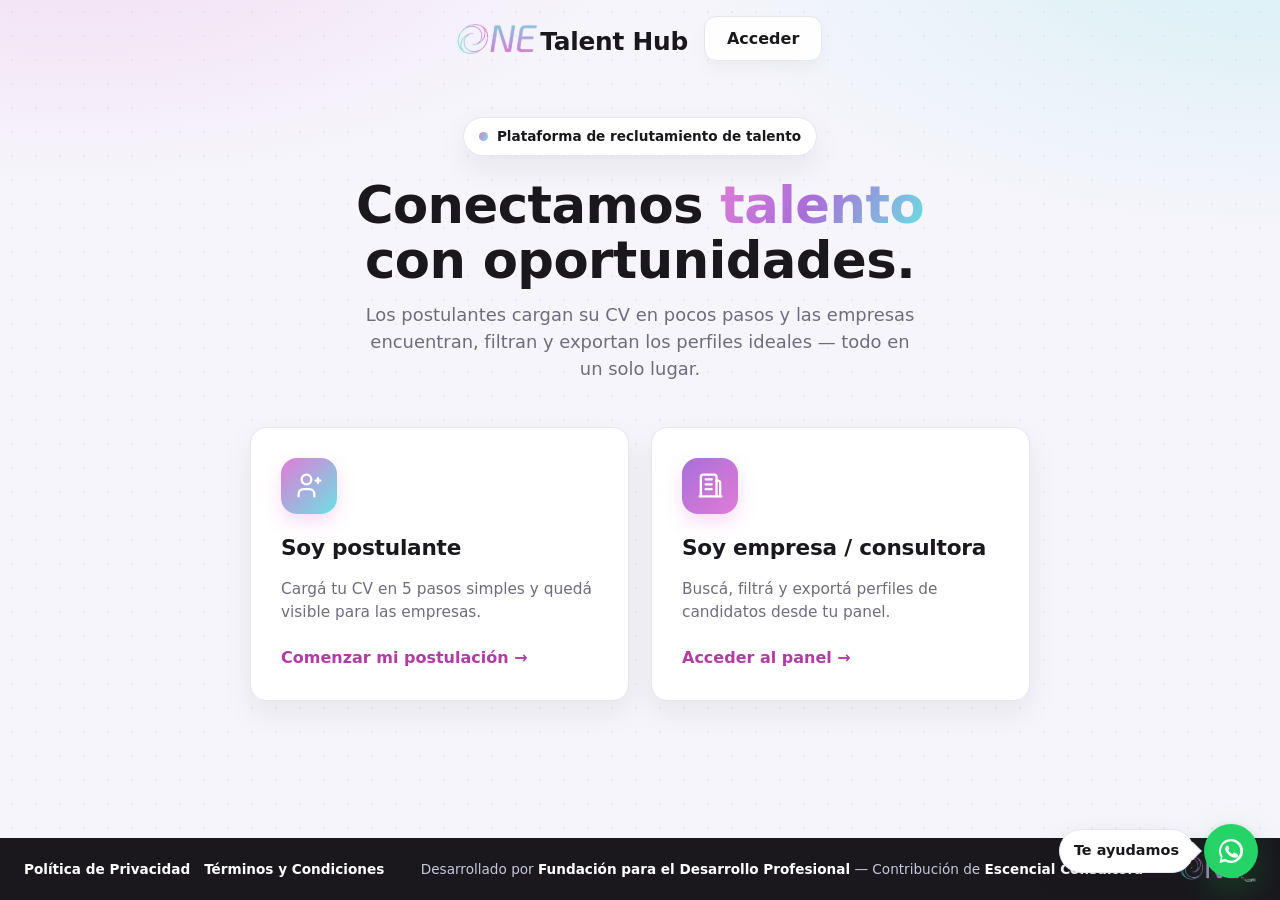
==== commit 500e61de: "Mejora iconos y ayuda flotante" ====
--- a/index.html
+++ b/index.html
@@ -4,6 +4,7 @@
 <meta charset="UTF-8">
 <meta name="viewport" content="width=device-width, initial-scale=1.0">
 <title>ONE Talent Hub — Conectamos talento con oportunidades</title>
+<link rel="icon" href="assets/favicon.svg" type="image/svg+xml">
 <link rel="stylesheet" href="estilos.css">
 <style>
   .hero { max-width: 900px; margin: 0 auto; padding: 40px 20px 72px; text-align: center; }
@@ -96,13 +97,29 @@
 
     <div class="cards">
       <a class="card cta-card" href="postular.html">
-        <div class="tile tile-a">📝</div>
+        <div class="tile tile-a" aria-hidden="true">
+          <svg viewBox="0 0 24 24" fill="none" stroke="currentColor" stroke-width="1.9" stroke-linecap="round" stroke-linejoin="round">
+            <path d="M16 21v-2a4 4 0 0 0-4-4H7a4 4 0 0 0-4 4v2"/>
+            <circle cx="9.5" cy="7" r="4"/>
+            <path d="M17 8h4"/>
+            <path d="M19 6v4"/>
+          </svg>
+        </div>
         <h2>Soy postulante</h2>
         <p>Cargá tu CV en 5 pasos simples y quedá visible para las empresas.</p>
         <span class="ir">Comenzar mi postulación →</span>
       </a>
       <a class="card cta-card" href="empresas.html">
-        <div class="tile tile-b">🏢</div>
+        <div class="tile tile-b" aria-hidden="true">
+          <svg viewBox="0 0 24 24" fill="none" stroke="currentColor" stroke-width="1.9" stroke-linecap="round" stroke-linejoin="round">
+            <path d="M4 21V5a2 2 0 0 1 2-2h9a2 2 0 0 1 2 2v16"/>
+            <path d="M17 8h1a2 2 0 0 1 2 2v11"/>
+            <path d="M8 7h5"/>
+            <path d="M8 11h5"/>
+            <path d="M8 15h5"/>
+            <path d="M3 21h18"/>
+          </svg>
+        </div>
         <h2>Soy empresa / consultora</h2>
         <p>Buscá, filtrá y exportá perfiles de candidatos desde tu panel.</p>
         <span class="ir">Acceder al panel →</span>
@@ -157,6 +174,7 @@
         'stroke-linecap="round" stroke-linejoin="round">' + paths + '</svg>';
       const ICON_PIN = svg('<path d="M12 21s-6-5.2-6-10a6 6 0 0 1 12 0c0 4.8-6 10-6 10z"/><circle cx="12" cy="11" r="2.2"/>');
       const ICON_RELOJ = svg('<circle cx="12" cy="12" r="8.5"/><path d="M12 7.5V12l3 2"/>');
+      const ICON_LINK = svg('<path d="M10 13a5 5 0 0 0 7.1 0l2-2a5 5 0 0 0-7.1-7.1l-1.1 1.1"/><path d="M14 11a5 5 0 0 0-7.1 0l-2 2a5 5 0 0 0 7.1 7.1l1.1-1.1"/>');
 
       let lista = [];
       try {
@@ -242,7 +260,7 @@
             ${benef.length ? `<div class="bd-sec"><h4>Beneficios</h4>${tags(benef)}</div>` : ''}
             <div class="bd-acciones" style="display:flex;gap:10px;flex-wrap:wrap;align-items:center;margin-top:10px">
               <a class="btn btn-prim bd-cta" href="${href}">Postularme ahora →</a>
-              <button type="button" class="btn btn-sec bd-copiar">🔗 Copiar link</button>
+              <button type="button" class="btn btn-sec bd-copiar">${ICON_LINK} Copiar link</button>
               <span class="bd-copiado" style="display:none;color:#0f766e;font-weight:700;font-size:.9rem">¡Link copiado!</span>
             </div>
           </div>`;
--- a/estilos.css
+++ b/estilos.css
@@ -146,8 +146,9 @@
 
 .tile {
   width: 56px; height: 56px; border-radius: 16px; display: flex; align-items: center;
-  justify-content: center; font-size: 26px; color: #fff; box-shadow: 0 8px 18px rgba(225,123,215,.25);
-}
+  justify-content: center; color: #fff; box-shadow: 0 8px 18px rgba(225,123,215,.25);
+}
+.tile svg { width: 29px; height: 29px; display: block; }
 .tile-a { background: linear-gradient(135deg, #e17bd7, #6be1e3); }
 .tile-b { background: linear-gradient(135deg, #a86fd8, #e17bd7); }
 
